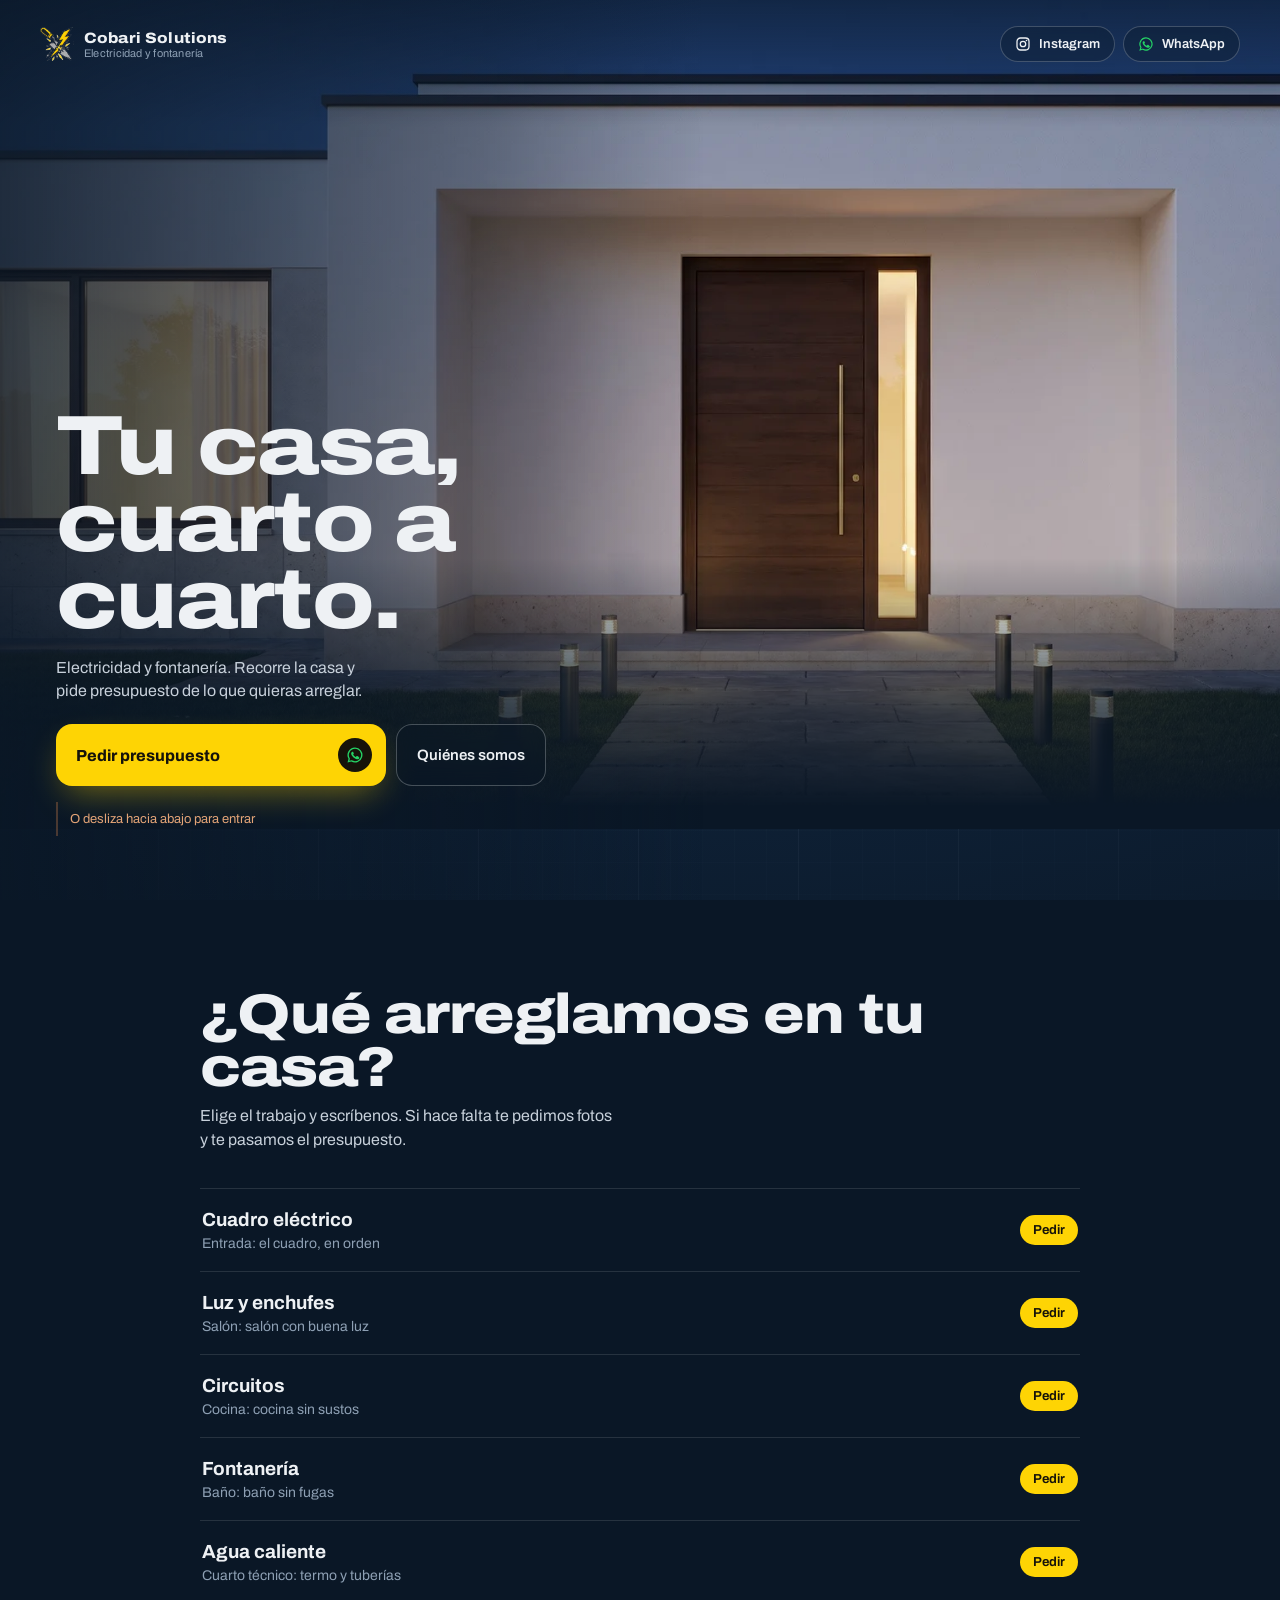
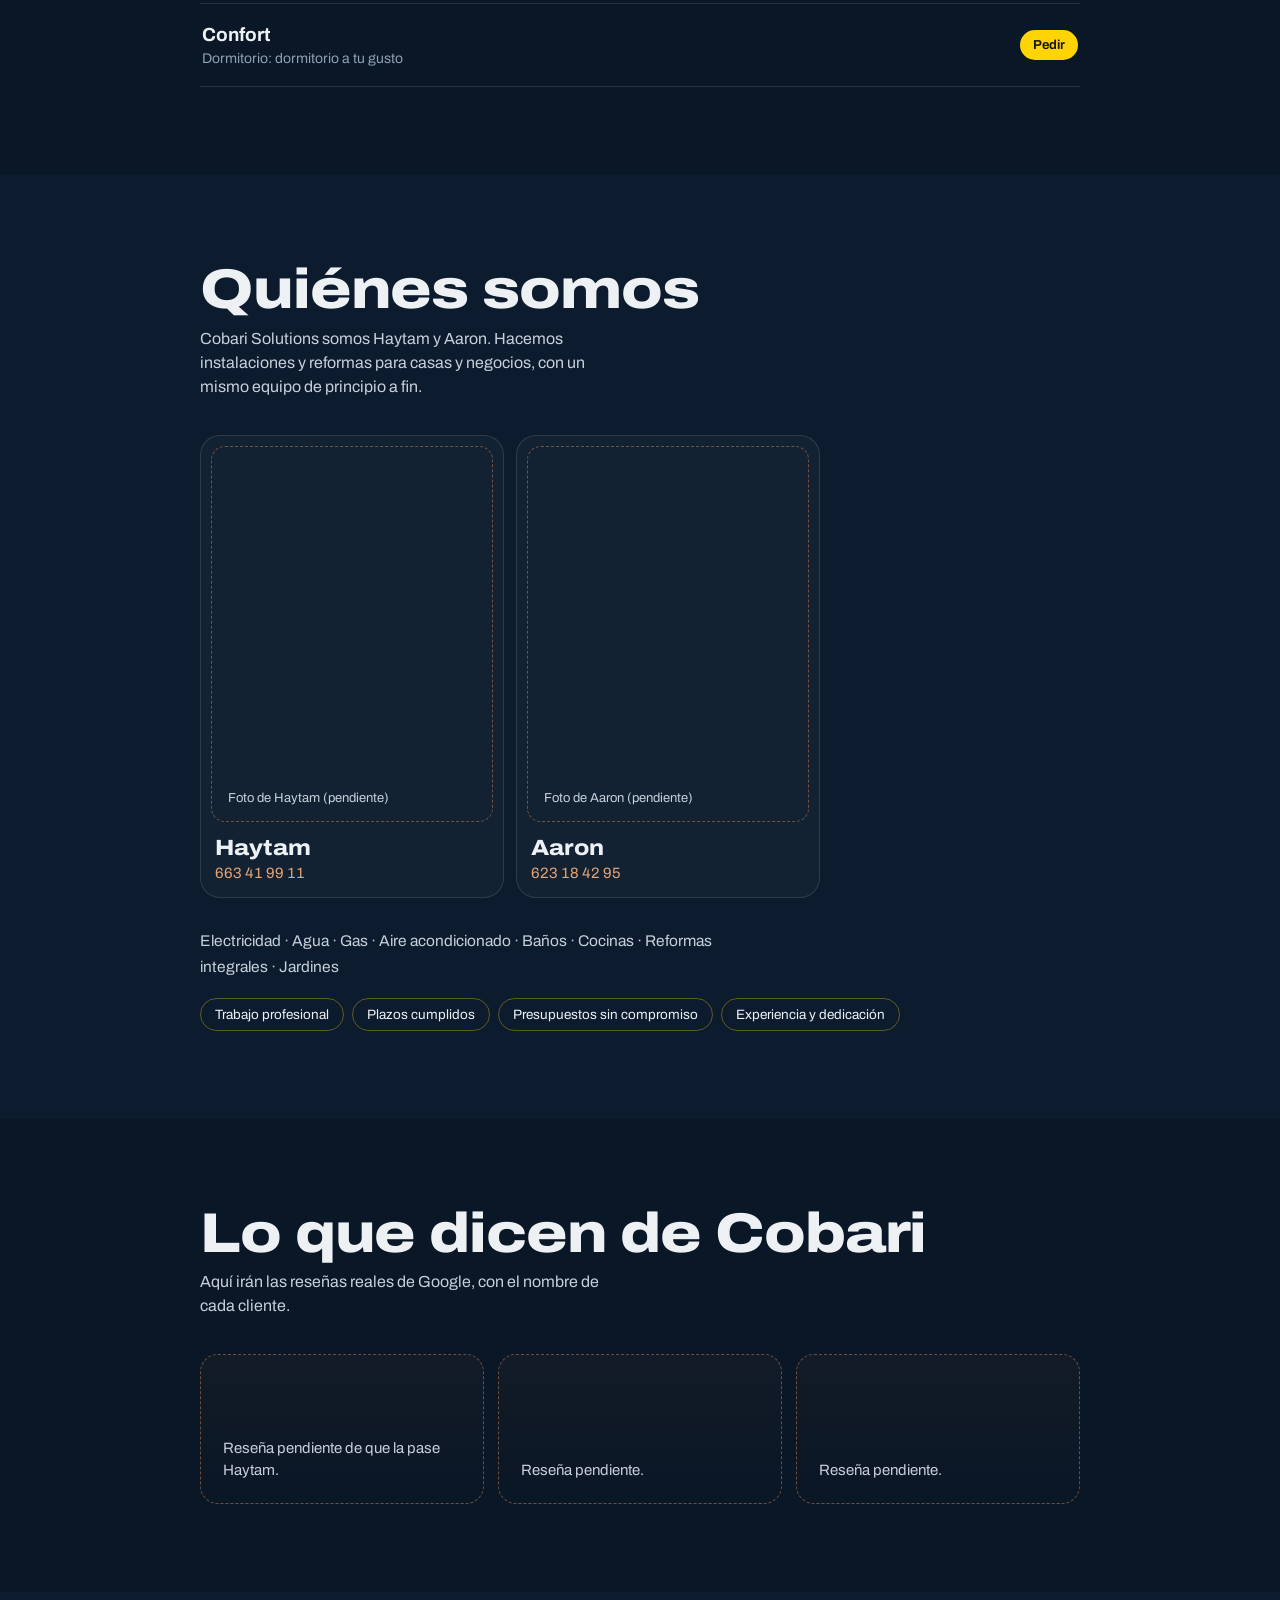
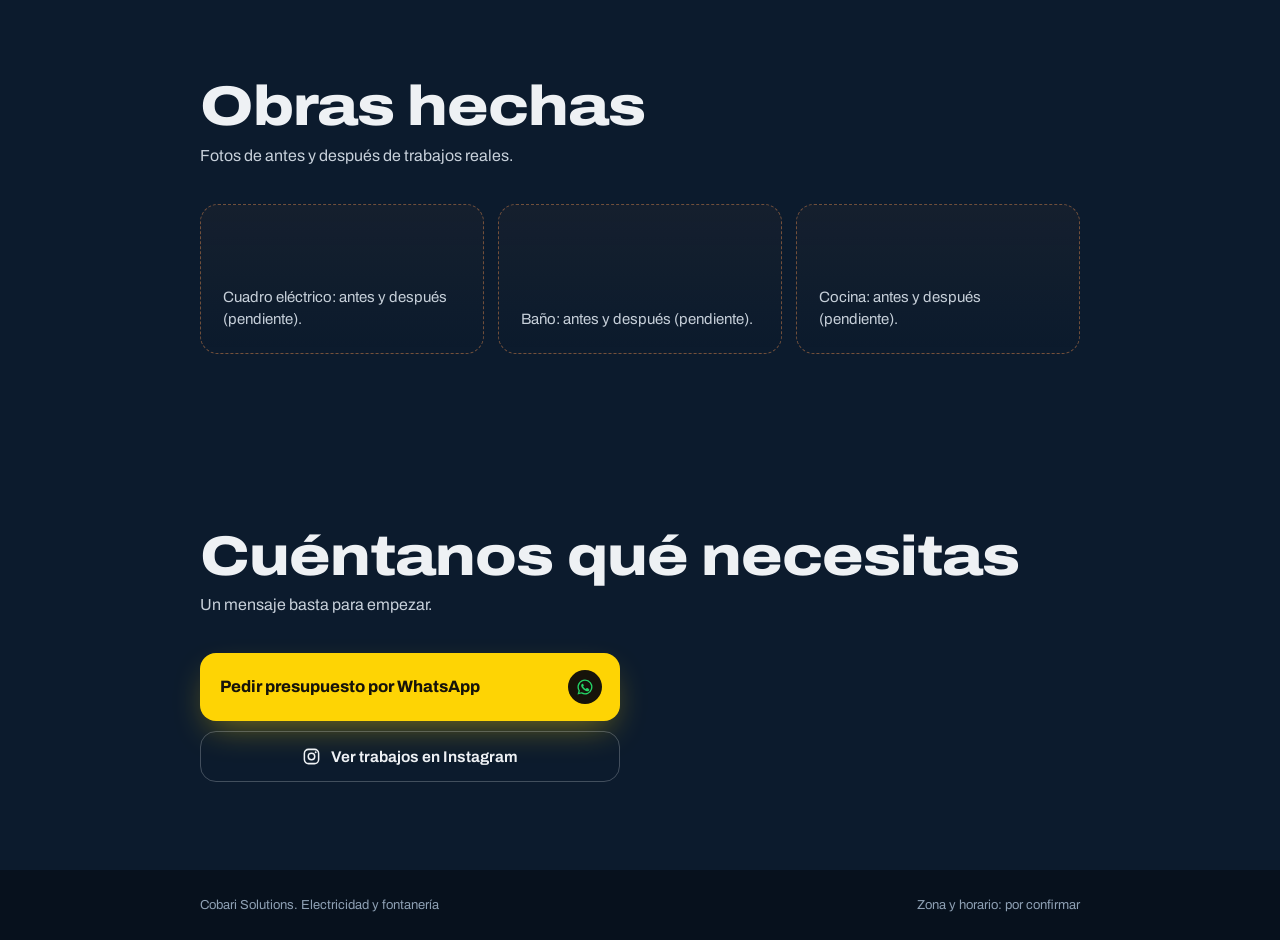
==== cobari/index.html @ ed55e58c "Cobari: fotos reales 2K de cada estancia (Nano Banana) con acercamiento lento" ====
<!doctype html>
<html lang="es">
<head><meta name="robots" content="noindex">
<meta charset="utf-8">
<meta name="viewport" content="width=device-width,initial-scale=1,viewport-fit=cover">
<title>Cobari Solutions · Tu casa, cuarto a cuarto</title>
<meta name="description" content="Electricidad y fontanería. Recorre la casa y pide presupuesto de lo que necesites por WhatsApp.">
<meta name="theme-color" content="#0a1726">
<link rel="preconnect" href="https://fonts.googleapis.com"><link rel="preconnect" href="https://fonts.gstatic.com" crossorigin>
<link href="https://fonts.googleapis.com/css2?family=Archivo:wdth,wght@62..125,300..900&display=swap" rel="stylesheet">
<style>
:root{
  --plano:#0f2238; --hondo:#0a1726; --cobre:#c47a48; --cobre-luz:#e3a476; --ama:#fed404; --papel:#eef1f4; --acero:#8ea0b4;
  --f:"Archivo","Helvetica Neue",Arial,sans-serif;
}
*{box-sizing:border-box}
html,body{margin:0;background:var(--hondo);color:var(--papel);font-family:var(--f);font-stretch:100%;-webkit-font-smoothing:antialiased;text-rendering:optimizeLegibility}
html.bloq,html.bloq body{overflow:hidden;overscroll-behavior:none}
a{color:inherit}
:focus-visible{outline:2px solid var(--ama);outline-offset:3px;border-radius:6px}

/* ---------------- escena ---------------- */
#escena{position:relative;height:100vh;height:100svh;overflow:hidden;touch-action:none;
  background:radial-gradient(120% 80% at 50% 45%,#16304d 0%,var(--plano) 45%,var(--hondo) 100%)}
#rejilla{position:absolute;inset:-2px;pointer-events:none;opacity:0;transition:opacity 1.2s ease;
  background-image:
    linear-gradient(rgba(142,160,180,.10) 1px,transparent 1px),linear-gradient(90deg,rgba(142,160,180,.10) 1px,transparent 1px),
    linear-gradient(rgba(142,160,180,.045) 1px,transparent 1px),linear-gradient(90deg,rgba(142,160,180,.045) 1px,transparent 1px);
  background-size:160px 160px,160px 160px,32px 32px,32px 32px;
  -webkit-mask-image:radial-gradient(90% 70% at 50% 50%,#000 30%,transparent 100%);mask-image:radial-gradient(90% 70% at 50% 50%,#000 30%,transparent 100%)}
.lista #rejilla{opacity:1}
#casa{position:absolute;left:0;top:0;transform-origin:0 0;will-change:transform;backface-visibility:hidden;user-select:none;pointer-events:none;opacity:0;transition:opacity 1.1s ease .5s}
.lista #casa{opacity:1}
#cable{position:absolute;inset:0;width:100%;height:100%;pointer-events:none;overflow:visible}
#cable .via{fill:none;stroke:rgba(196,122,72,.22);stroke-width:2;stroke-dasharray:2 7;stroke-linecap:round}
#cable .cobre{fill:none;stroke:var(--cobre);stroke-width:3;stroke-linecap:round;stroke-linejoin:round}
#cable .halo{fill:none;stroke:rgba(227,164,118,.22);stroke-width:9;stroke-linecap:round;stroke-linejoin:round}
#cable .nodo{fill:var(--hondo);stroke:var(--cobre);stroke-width:2.5}
#cable .nodo.on{fill:var(--ama);stroke:var(--ama)}
#cable .marco{fill:none;stroke:var(--cobre);stroke-width:1.5;opacity:.7}
.foto{position:absolute;inset:0;z-index:2;width:100%;height:100%;overflow:hidden;opacity:0;will-change:opacity,transform;backface-visibility:hidden}
.foto>img,.foto>video{display:block;width:100%;height:100%;object-fit:cover}
.foto>img{transform:scale(1);transition:transform 9s cubic-bezier(.25,.1,.25,1)}
.foto.vivo>img{transform:scale(1.08)}
@media (prefers-reduced-motion:reduce){.foto>img{transition:none}}
#puerta{position:absolute;z-index:3;pointer-events:none;opacity:0;border:7px solid #ebe8e1;border-bottom:0;box-shadow:0 0 0 100vmax rgba(10,23,38,.35),0 0 60px rgba(0,0,0,.55) inset;will-change:opacity,inset}
#exterior{position:absolute;inset:0;z-index:1;overflow:hidden;pointer-events:none;will-change:opacity}
#lienzo{position:absolute;left:0;top:0;transform-origin:0 0;will-change:transform}
#fach{position:absolute;inset:0;width:100%;height:100%;display:block}
#vano{position:absolute;perspective:700px;overflow:visible}
#interior{position:absolute;inset:0;background-size:cover;background-position:50% 55%;will-change:filter}
#hojaF{position:absolute;inset:0;background-size:100% 100%;transform-origin:0 50%;will-change:transform;box-shadow:0 0 18px rgba(0,0,0,.35);backface-visibility:hidden}
#fundido{position:absolute;left:0;right:0;bottom:0;height:50%;background:linear-gradient(to bottom,rgba(10,23,38,0),rgba(10,23,38,.72) 55%,var(--hondo) 92%)}
#oscuro{position:absolute;inset:0;z-index:3;background:#060d16;opacity:0;pointer-events:none;will-change:opacity}
#sombraTx{position:absolute;inset:0;background:linear-gradient(to bottom,rgba(10,23,38,.78),rgba(10,23,38,0) 17%)}
@media (min-aspect-ratio:1/1){#fundido{height:30%!important}#sombraTx{background:linear-gradient(to right,rgba(10,23,38,.82),rgba(10,23,38,.35) 38%,rgba(10,23,38,0) 55%),linear-gradient(to bottom,rgba(10,23,38,.6),rgba(10,23,38,0) 14%)}#fundido{height:26%}}
#puerta,#vano{display:none!important}
.acciones{display:flex;flex-wrap:wrap;gap:10px;margin-top:22px;opacity:0;transform:translateY(8px);transition:opacity .9s ease .85s,transform .9s cubic-bezier(.2,.7,.1,1) .85s}
.lista .acciones{opacity:1;transform:none}
#portada .pedir{width:auto;flex:1 1 230px;max-width:330px;padding:14px 14px 14px 20px;font-size:16px}
.ver-casa{appearance:none;flex:0 1 auto;text-decoration:none;display:inline-flex;align-items:center;border:1px solid rgba(238,241,244,.26);background:rgba(10,23,38,.38);-webkit-backdrop-filter:blur(10px);backdrop-filter:blur(10px);color:var(--papel);border-radius:16px;padding:14px 20px;font:inherit;font-size:15px;font-weight:600;cursor:pointer;transition:background .3s,border-color .3s}
.ver-casa:hover{background:rgba(10,23,38,.6);border-color:rgba(238,241,244,.45)}
.pedir:focus-visible,.ver-casa:focus-visible{outline:2px solid var(--ama);outline-offset:3px}
#ficha>*{will-change:opacity,transform}
#hoja{position:absolute;inset:0;transform-origin:0 50%;will-change:transform;background:linear-gradient(100deg,#f4f2ed,#e4e0d8);box-shadow:inset 0 0 0 12px #efece6,inset 0 0 0 13px rgba(0,0,0,.10),inset 0 0 0 26px #efece6,inset 0 0 0 27px rgba(0,0,0,.08),0 0 30px rgba(0,0,0,.4);backface-visibility:hidden}
#hoja:after{content:"";position:absolute;right:9%;top:50%;width:5px;height:16%;margin-top:-8%;border-radius:3px;background:linear-gradient(#e7c98e,#a77d3f);box-shadow:0 1px 2px rgba(0,0,0,.4)}
#luz{position:absolute;top:100%;left:-45%;width:190%;height:60vh;clip-path:polygon(26% 0,74% 0,100% 100%,0 100%);background:linear-gradient(to bottom,rgba(255,214,160,.42),rgba(255,214,160,0) 70%);mix-blend-mode:screen;pointer-events:none}
#umbral{position:absolute;left:-7px;right:-7px;bottom:-7px;height:7px;background:linear-gradient(#d8b98f,#9c7850);box-shadow:0 3px 6px rgba(0,0,0,.45)}
#velo{position:absolute;inset:0;z-index:3;pointer-events:none;opacity:0;
  background:linear-gradient(180deg,rgba(10,23,38,.55) 0%,rgba(10,23,38,0) 26%,rgba(10,23,38,0) 42%,rgba(10,23,38,.86) 78%,var(--hondo) 100%)}
#grano{display:none;position:absolute;inset:0;z-index:4;pointer-events:none;opacity:.06;
  background-image:url("data:image/svg+xml;utf8,<svg xmlns='http://www.w3.org/2000/svg' width='160' height='160'><filter id='n'><feTurbulence type='fractalNoise' baseFrequency='.9' numOctaves='2' stitchTiles='stitch'/></filter><rect width='100%' height='100%' filter='url(%23n)'/></svg>")}

/* cabecera */
header{position:absolute;left:0;right:0;top:0;z-index:8;display:flex;align-items:center;justify-content:space-between;padding:calc(env(safe-area-inset-top) + 16px) 20px 0}
.marca{display:flex;align-items:center;gap:10px;text-decoration:none}
.marca img{width:34px;height:34px}
.marca span{font-weight:800;font-stretch:112%;font-size:15px;letter-spacing:.01em}
.marca small{display:block;font-weight:400;font-stretch:100%;font-size:11px;color:var(--acero);letter-spacing:.02em;margin-top:1px}
.contacto{display:inline-flex;align-items:center;gap:8px;text-decoration:none;font-size:13px;font-weight:600;border:1px solid rgba(238,241,244,.22);border-radius:999px;padding:9px 14px;background:rgba(10,23,38,.35);backdrop-filter:blur(8px);-webkit-backdrop-filter:blur(8px)}
.contacto svg{width:16px;height:16px;color:#25d366}
.redes{display:flex;align-items:center;gap:8px}
.contacto.ig svg{color:var(--papel)}
@media (max-width:420px){.contacto.ig{padding:9px 10px}.contacto.ig span{position:absolute;width:1px;height:1px;overflow:hidden;clip:rect(0 0 0 0)}}
.ver-ig{display:flex;align-items:center;justify-content:center;gap:10px;max-width:420px;margin-top:10px;padding:15px 18px;border-radius:16px;border:1px solid rgba(238,241,244,.24);color:var(--papel);text-decoration:none;font-weight:650;font-size:15.5px;transition:background .3s,border-color .3s}
.ver-ig:hover{background:rgba(238,241,244,.06);border-color:rgba(238,241,244,.42)}
.ver-ig svg{width:19px;height:19px}
.contacto:focus-visible,.ver-ig:focus-visible{outline:2px solid var(--ama);outline-offset:3px}

/* portada */
#portada{position:absolute;z-index:6;left:20px;right:20px;bottom:calc(env(safe-area-inset-bottom) + 34px);max-width:560px}
#portada h1{margin:0;font-weight:820;font-stretch:118%;font-size:clamp(40px,11vw,84px);line-height:.92;letter-spacing:-.02em}
#portada h1 span{display:block;overflow:hidden}
#portada h1 span i{display:block;font-style:normal;transform:translateY(105%);transition:transform 1s cubic-bezier(.2,.7,.1,1)}
.lista #portada h1 span i{transform:none}
.lista #portada h1 span:nth-child(2) i{transition-delay:.12s}
#portada p{margin:16px 0 0;max-width:34ch;font-size:16px;line-height:1.45;color:#c7d0da;opacity:0;transition:opacity .9s ease .7s}
.lista #portada p{opacity:1}
#pista{display:flex;align-items:center;gap:12px;margin-top:16px;font-size:13px;color:var(--cobre-luz);opacity:0;transition:opacity .9s ease 1s}
.lista #pista{opacity:1}
#pista b{position:relative;display:block;width:1.5px;height:34px;background:rgba(196,122,72,.35);overflow:hidden;flex:none}
#pista b:after{content:"";position:absolute;left:0;top:-40%;width:100%;height:40%;background:var(--cobre-luz);animation:corre 1.8s ease-in-out infinite}
@keyframes corre{to{top:100%}}

/* ficha de cada habitación */
#ficha{position:absolute;z-index:7;left:20px;right:20px;bottom:calc(env(safe-area-inset-bottom) + 22px);max-width:520px;opacity:0;pointer-events:none}
#ficha.ver{pointer-events:auto}
#f-num{font-size:13px;color:var(--cobre-luz);font-variant-numeric:tabular-nums;letter-spacing:.02em}
#f-sala{margin:6px 0 0;font-weight:850;font-stretch:125%;font-size:clamp(44px,13vw,96px);line-height:.88;letter-spacing:-.025em}
#f-tit{margin:14px 0 6px;font-size:19px;font-weight:650;font-stretch:100%;line-height:1.2}
#f-tx{margin:0 0 18px;max-width:42ch;font-size:15.5px;line-height:1.5;color:#c7d0da}
.pedir{display:flex;align-items:center;justify-content:space-between;gap:14px;width:100%;text-decoration:none;background:var(--ama);color:#16130a;border-radius:16px;padding:17px 18px 17px 20px;font-weight:750;font-size:16.5px;box-shadow:0 14px 34px -10px rgba(254,212,4,.45)}
.pedir em{font-style:normal;display:grid;place-items:center;width:34px;height:34px;border-radius:50%;background:#16130a;color:#25d366;flex:none}
.pedir em svg{width:18px;height:18px}
.nota{margin:10px 2px 0;font-size:12.5px;color:var(--acero)}

/* recorrido lateral */
#ruta{position:absolute;z-index:7;right:16px;top:50%;transform:translateY(-50%);display:flex;flex-direction:column;align-items:flex-end;gap:14px;opacity:0;transition:opacity .4s}
#ruta:before{content:"";position:absolute;right:4px;top:6px;bottom:6px;width:1.5px;background:rgba(196,122,72,.3)}
#ruta button{all:unset;cursor:pointer;display:flex;align-items:center;gap:10px;font-size:12px;color:transparent;position:relative}
#ruta button i{width:10px;height:10px;border-radius:50%;border:2px solid var(--cobre);background:var(--hondo);transition:.3s;flex:none}
#ruta button.on i{background:var(--ama);border-color:var(--ama);box-shadow:0 0 0 5px rgba(254,212,4,.15)}
#ruta button.on{color:var(--papel)}
@media (min-width:900px){
  #ruta button{color:rgba(238,241,244,.5)}
  #ruta{right:28px}
  #portada{left:56px;bottom:64px}
  #ficha{left:56px;bottom:56px}
  header{padding:26px 40px 0}
}

/* ---------------- página final ---------------- */
.bloque{position:relative;background:var(--hondo);padding:88px 20px}
.bloque .cont{max-width:880px;margin:0 auto}
.bloque h2{margin:0 0 10px;font-weight:820;font-stretch:118%;font-size:clamp(32px,7vw,56px);line-height:.95;letter-spacing:-.02em}
.bloque .entr{margin:0 0 36px;max-width:46ch;color:#c7d0da;font-size:16px;line-height:1.5}
.trabajos{list-style:none;margin:0;padding:0;border-top:1px solid rgba(238,241,244,.12)}
.trabajos a{display:grid;grid-template-columns:1fr auto;align-items:center;gap:6px 16px;padding:20px 2px;border-bottom:1px solid rgba(238,241,244,.12);text-decoration:none;transition:background .25s}
.trabajos a:hover{background:rgba(196,122,72,.06)}
.trabajos b{font-weight:700;font-size:19px}
.trabajos span{grid-column:1;color:var(--acero);font-size:14px}
.trabajos em{grid-row:1/3;grid-column:2;font-style:normal;font-size:13px;font-weight:650;color:#16130a;background:var(--ama);border-radius:999px;padding:8px 13px}
.equipo{display:grid;grid-template-columns:repeat(2,minmax(0,1fr));gap:12px;max-width:620px}
.persona{border:1px solid rgba(238,241,244,.12);border-radius:20px;padding:10px 10px 16px;background:rgba(238,241,244,.03)}
.foto-p{aspect-ratio:3/4;font-size:13px!important;border:1.5px dashed rgba(196,122,72,.55);border-radius:14px;display:flex;align-items:flex-end;padding:16px;color:#c7d0da;font-size:14px;margin-bottom:14px}
.persona h3{margin:0 4px 4px;font-size:22px;font-weight:780;font-stretch:112%}
.persona a{margin:0 4px;color:var(--cobre-luz);text-decoration:none;font-size:15px;font-variant-numeric:tabular-nums}
.hacemos{margin:30px 0 18px;color:#c7d0da;font-size:15.5px;line-height:1.7;max-width:60ch}
.sellos{list-style:none;margin:0;padding:0;display:flex;flex-wrap:wrap;gap:8px}
.sellos li{border:1px solid rgba(254,212,4,.35);color:var(--papel);border-radius:999px;padding:8px 14px;font-size:13.5px}
.huecos{display:grid;grid-template-columns:repeat(auto-fit,minmax(240px,1fr));gap:14px}
.hueco{border:1.5px dashed rgba(196,122,72,.55);border-radius:18px;padding:22px;min-height:150px;display:flex;align-items:flex-end;color:#c7d0da;font-size:15px;line-height:1.45;background:linear-gradient(180deg,rgba(196,122,72,.05),transparent)}
.cierre .pedir{max-width:420px}
footer{background:#07111d;color:var(--acero);font-size:13px;padding:28px 20px calc(env(safe-area-inset-bottom) + 28px)}
footer .cont{max-width:880px;margin:0 auto;display:flex;justify-content:space-between;gap:12px;flex-wrap:wrap}
@media (prefers-reduced-motion:reduce){#pista b:after{animation:none}#portada h1 span i,#casa,#rejilla{transition:none}}
</style>
</head>
<body>
<svg width="0" height="0" style="position:absolute" aria-hidden="true"><symbol id="igIco" viewBox="0 0 24 24"><rect x="3" y="3" width="18" height="18" rx="5.2" fill="none" stroke="currentColor" stroke-width="1.9"/><circle cx="12" cy="12" r="4.1" fill="none" stroke="currentColor" stroke-width="1.9"/><circle cx="17.3" cy="6.7" r="1.25" fill="currentColor"/></symbol><symbol id="waIco" viewBox="0 0 24 24"><path fill="currentColor" d="M12 2a10 10 0 0 0-8.6 15.1L2 22l5-1.3A10 10 0 1 0 12 2Zm0 18.2a8.2 8.2 0 0 1-4.2-1.1l-.3-.2-3 .8.8-2.9-.2-.3A8.2 8.2 0 1 1 12 20.2Zm4.5-6.1c-.2-.1-1.5-.7-1.7-.8-.2-.1-.4-.1-.6.1l-.8 1c-.1.2-.3.2-.5.1a6.7 6.7 0 0 1-3.3-2.9c-.2-.4.3-.4.8-1.3.1-.2 0-.3 0-.4l-.8-1.8c-.2-.5-.4-.4-.6-.4h-.5a1 1 0 0 0-.7.3 3 3 0 0 0-.9 2.2 5.2 5.2 0 0 0 1.1 2.8 11.9 11.9 0 0 0 4.6 4c1.7.7 2.4.8 3.2.7.5-.1 1.5-.6 1.8-1.2.2-.6.2-1.1.1-1.2l-.5-.3Z"/></symbol></svg>

<div id="recorrido">
  <div id="escena">
    <div id="rejilla"></div>
    <div id="exterior" aria-hidden="true"><div id="lienzo"><img id="fach" alt=""><div id="vano"><div id="interior"></div><div id="hojaF"></div></div><div id="fundido"></div></div><div id="sombraTx"></div></div>
    <img id="casa" alt="La casa vista desde arriba" src="[data-uri]">
    <svg id="cable" aria-hidden="true"><rect class="marco" id="marco" rx="6"/><path class="via" id="via"/><path class="halo" id="halo"/><path class="cobre" id="cobre"/><g id="nodos"></g></svg>
    <div id="fotos"></div>
    <div id="velo"></div>
    <div id="grano"></div>

    <header>
      <a class="marca" href="#" aria-label="Cobari Solutions"><img src="[data-uri]" alt=""><span>Cobari Solutions<small>Electricidad y fontanería</small></span></a>
      <div class="redes"><a class="contacto ig" href="https://www.instagram.com/cobarisolutions" target="_blank" rel="noopener" aria-label="Instagram de Cobari Solutions"><svg><use href="#igIco"/></svg><span>Instagram</span></a><a class="contacto" id="wa-top" href="#" target="_blank" rel="noopener"><svg><use href="#waIco"/></svg>WhatsApp</a></div>
    </header>

    <div id="portada">
      <h1><span><i>Tu casa,</i></span><span><i>cuarto a cuarto.</i></span></h1>
      <p>Electricidad y fontanería. Recorre la casa y pide presupuesto de lo que quieras arreglar.</p>
      <div class="acciones"><a class="pedir" id="wa-port" href="#" target="_blank" rel="noopener"><span>Pedir presupuesto</span><em><svg><use href="#waIco"/></svg></em></a><a class="ver-casa" id="quienes-bt" href="#quienes">Quiénes somos</a></div>
      <div id="pista"><b></b>O desliza hacia abajo para entrar</div>
    </div>

    <nav id="ruta" aria-label="Habitaciones"></nav>

    <div id="ficha" aria-live="polite">
      <div id="f-num"></div>
      <h2 id="f-sala"></h2>
      <p id="f-tit"></p>
      <p id="f-tx"></p>
      <a class="pedir" id="f-wa" href="#" target="_blank" rel="noopener"><span id="f-bt"></span><em><svg><use href="#waIco"/></svg></em></a>
      <p class="nota">Se abre WhatsApp con el mensaje ya escrito.</p>
    </div>
  </div>
</div>

<section class="bloque" id="final">
  <div class="cont">
    <h2>¿Qué arreglamos en tu casa?</h2>
    <p class="entr">Elige el trabajo y escríbenos. Si hace falta te pedimos fotos y te pasamos el presupuesto.</p>
    <ul class="trabajos" id="lista"></ul>
  </div>
</section>

<section class="bloque" id="quienes" style="background:#0c1b2d">
  <div class="cont">
    <h2>Quiénes somos</h2>
    <p class="entr">Cobari Solutions somos Haytam y Aaron. Hacemos instalaciones y reformas para casas y negocios, con un mismo equipo de principio a fin.</p>
    <div class="equipo">
      <article class="persona"><div class="foto-p">Foto de Haytam (pendiente)</div><h3>Haytam</h3><a href="tel:+34663419911">663 41 99 11</a></article>
      <article class="persona"><div class="foto-p">Foto de Aaron (pendiente)</div><h3>Aaron</h3><a href="tel:+34623184295">623 18 42 95</a></article>
    </div>
    <p class="hacemos">Electricidad · Agua · Gas · Aire acondicionado · Baños · Cocinas · Reformas integrales · Jardines</p>
    <ul class="sellos"><li>Trabajo profesional</li><li>Plazos cumplidos</li><li>Presupuestos sin compromiso</li><li>Experiencia y dedicación</li></ul>
  </div>
</section>

<section class="bloque">
  <div class="cont">
    <h2>Lo que dicen de Cobari</h2>
    <p class="entr">Aquí irán las reseñas reales de Google, con el nombre de cada cliente.</p>
    <div class="huecos">
      <div class="hueco">Reseña pendiente de que la pase Haytam.</div>
      <div class="hueco">Reseña pendiente.</div>
      <div class="hueco">Reseña pendiente.</div>
    </div>
  </div>
</section>

<section class="bloque" style="background:#0c1b2d">
  <div class="cont">
    <h2>Obras hechas</h2>
    <p class="entr">Fotos de antes y después de trabajos reales.</p>
    <div class="huecos">
      <div class="hueco">Cuadro eléctrico: antes y después (pendiente).</div>
      <div class="hueco">Baño: antes y después (pendiente).</div>
      <div class="hueco">Cocina: antes y después (pendiente).</div>
    </div>
  </div>
</section>

<section class="bloque cierre" style="background:#0c1b2d">
  <div class="cont">
    <h2>Cuéntanos qué necesitas</h2>
    <p class="entr">Un mensaje basta para empezar.</p>
    <a class="pedir" id="wa-fin" href="#" target="_blank" rel="noopener"><span>Pedir presupuesto por WhatsApp</span><em><svg><use href="#waIco"/></svg></em></a>
    <a class="ver-ig" href="https://www.instagram.com/cobarisolutions" target="_blank" rel="noopener"><svg><use href="#igIco"/></svg><span>Ver trabajos en Instagram</span></a>
  </div>
</section>

<footer><div class="cont"><span>Cobari Solutions. Electricidad y fontanería</span><span>Zona y horario: por confirmar</span></div></footer>

<script>
const IMG = {"entrada": "[data-uri]", "salon": "[data-uri]", "cocina": "[data-uri]", "bano": "[data-uri]", "tecnico": "[data-uri]", "dormitorio": "[data-uri]", "eagle_v_alfa": "[data-uri]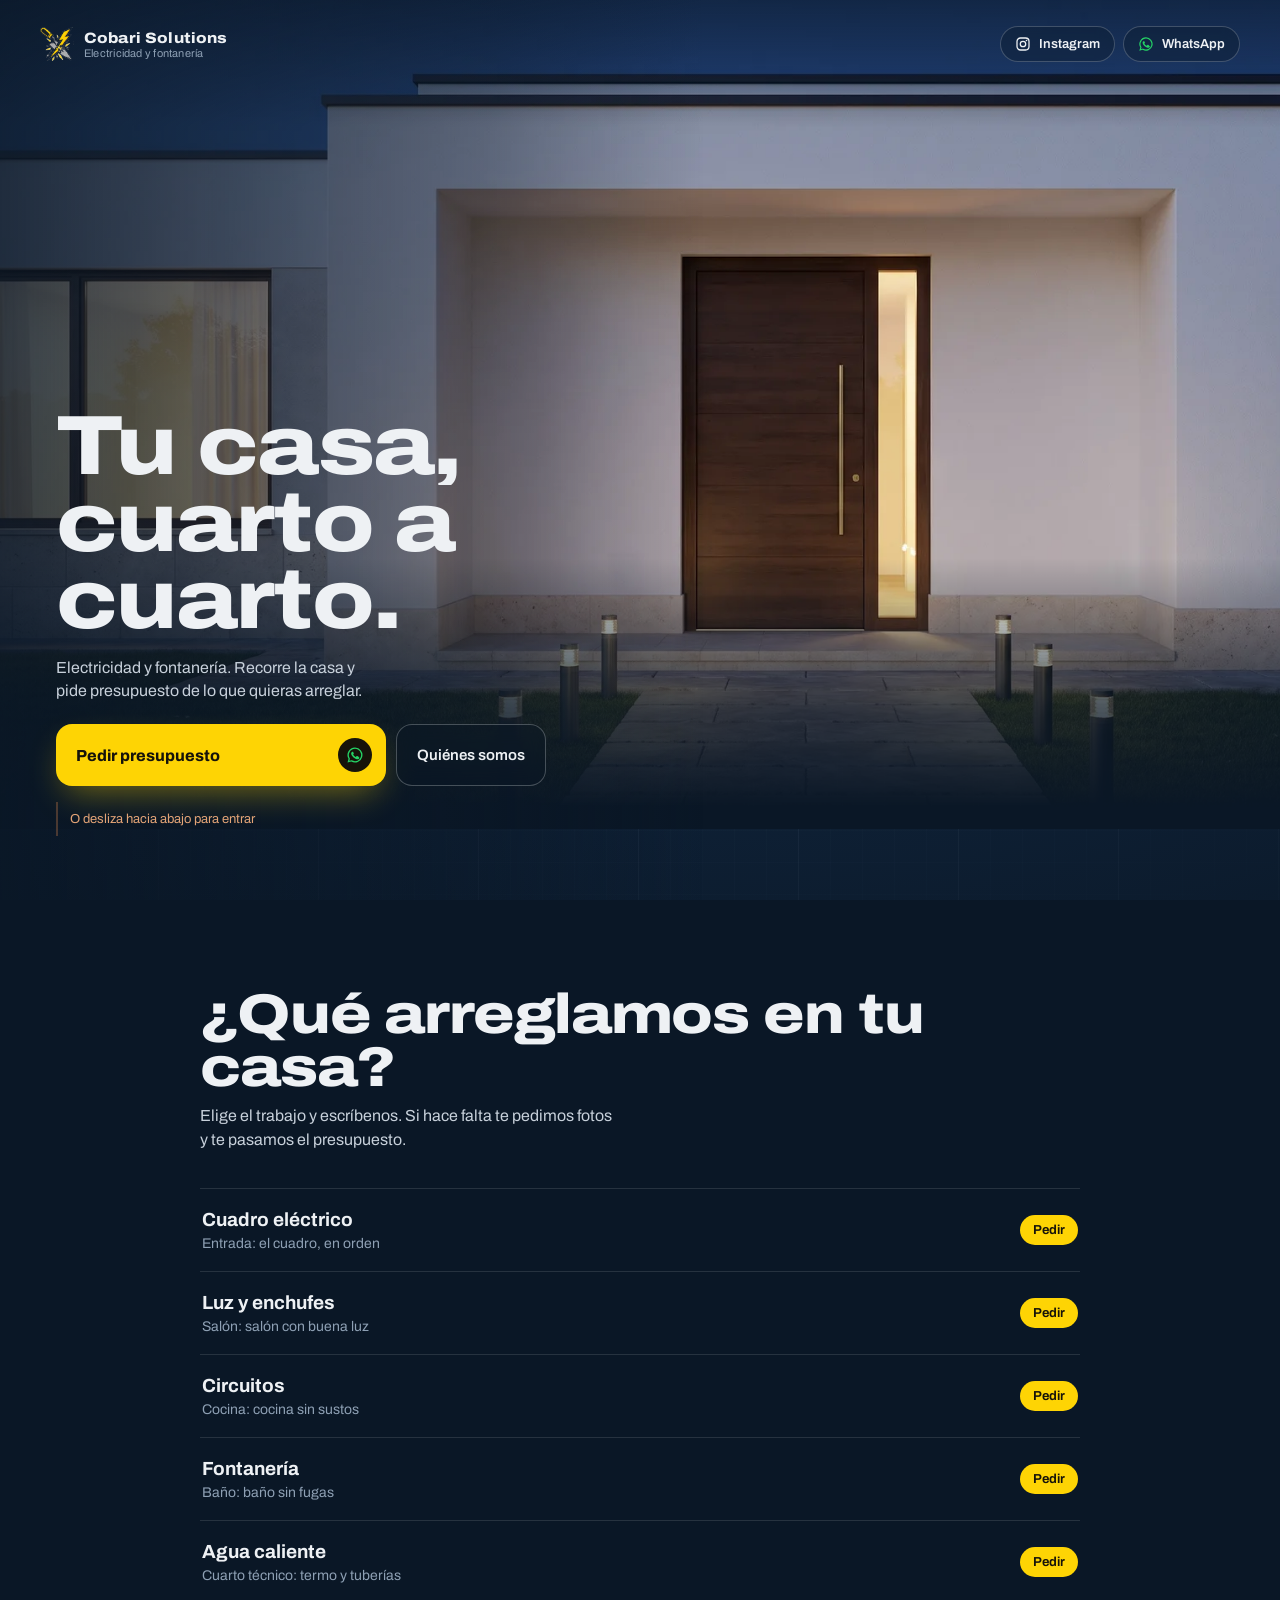
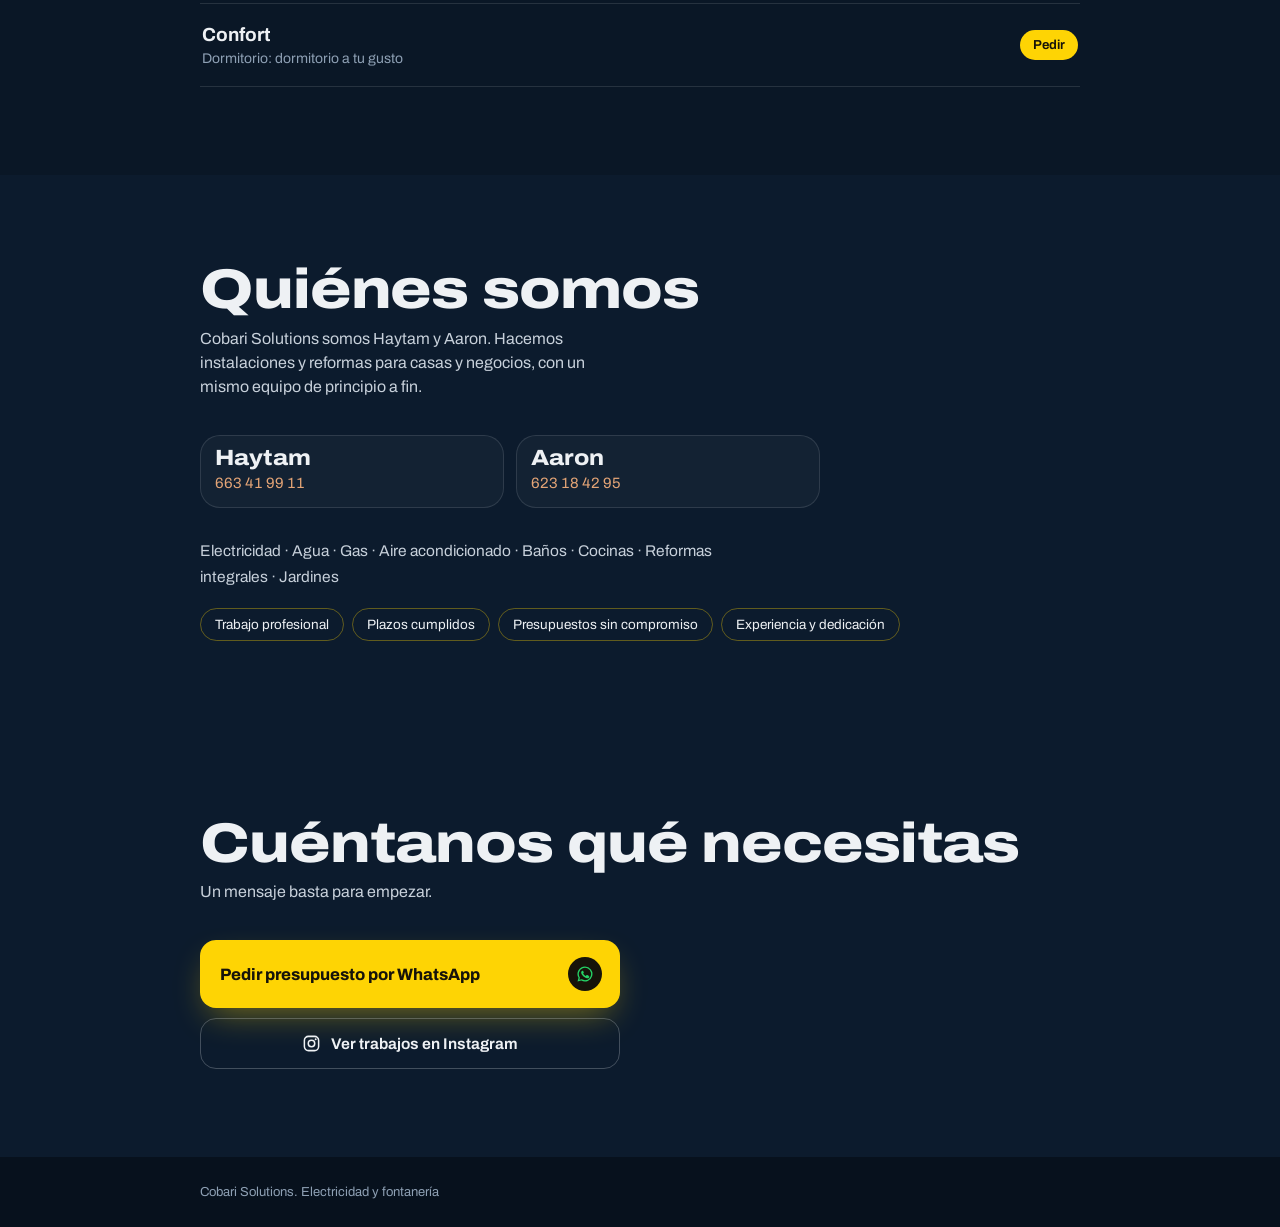
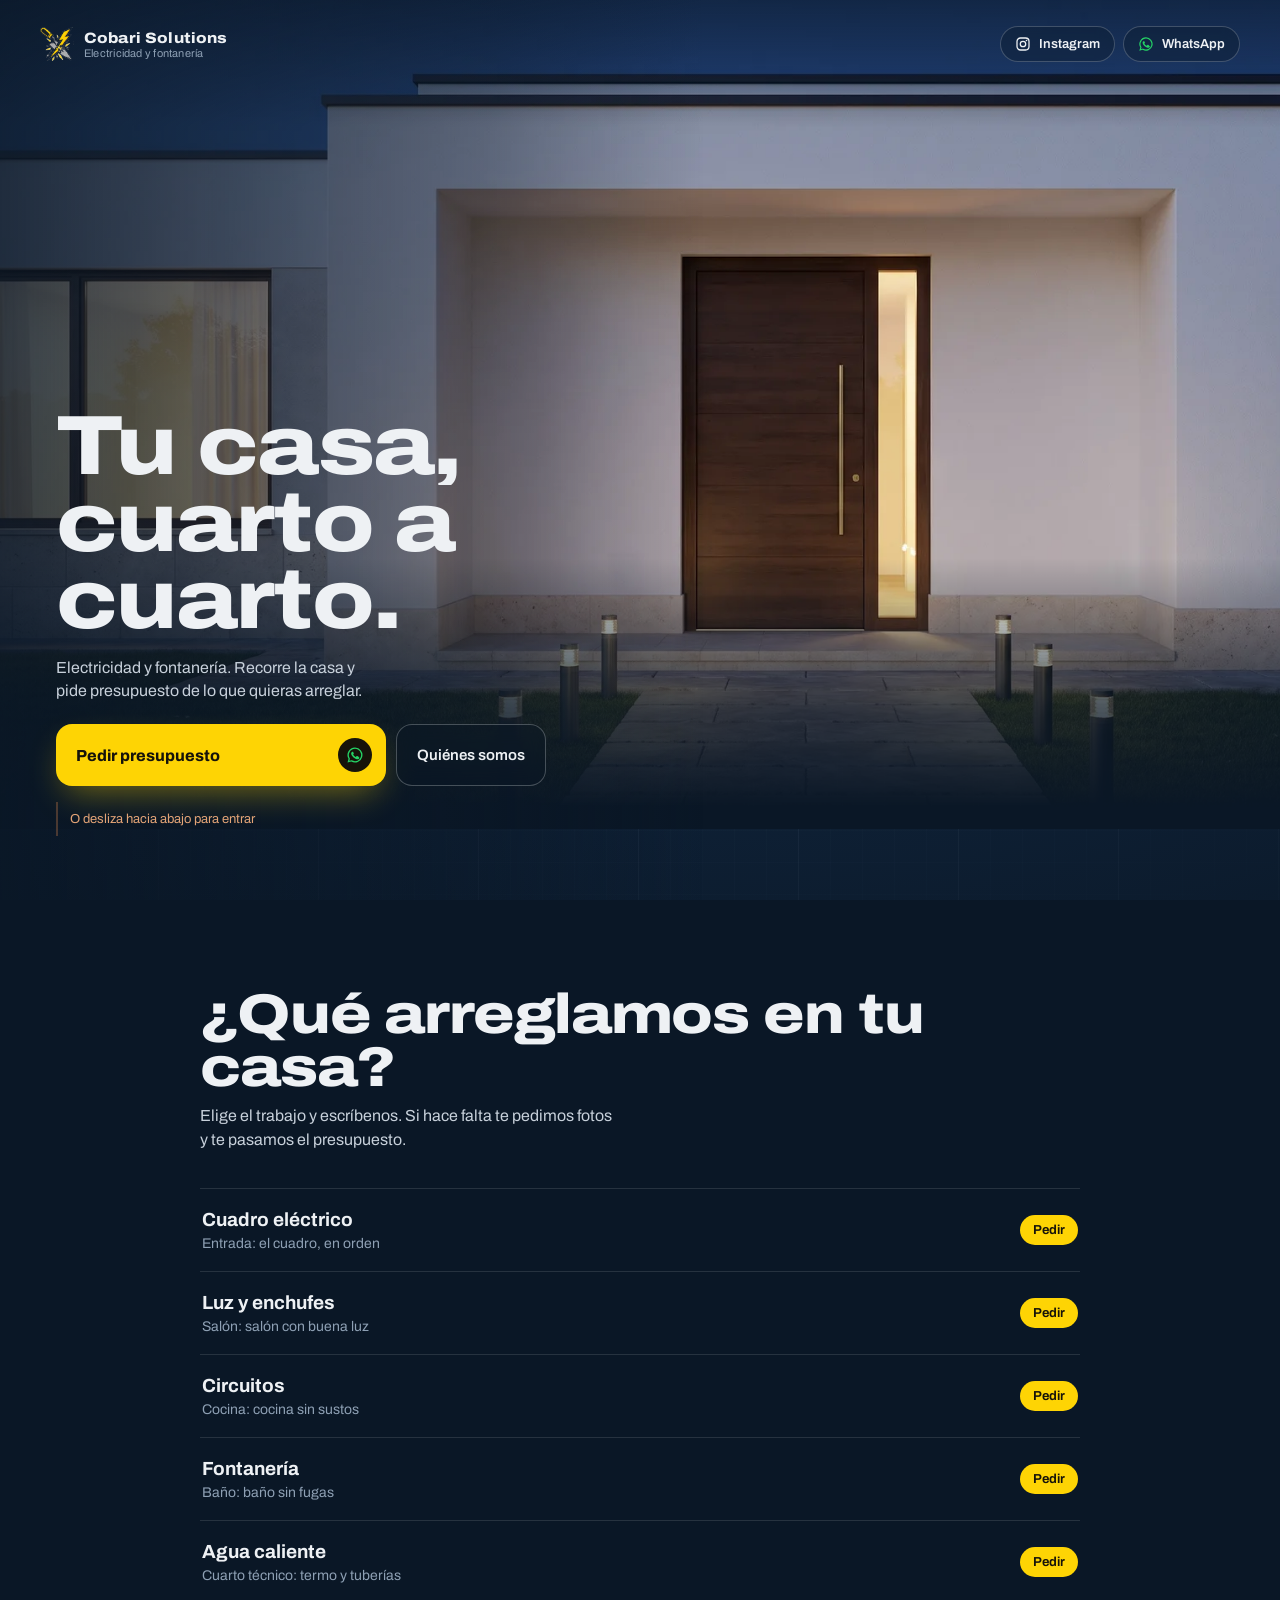
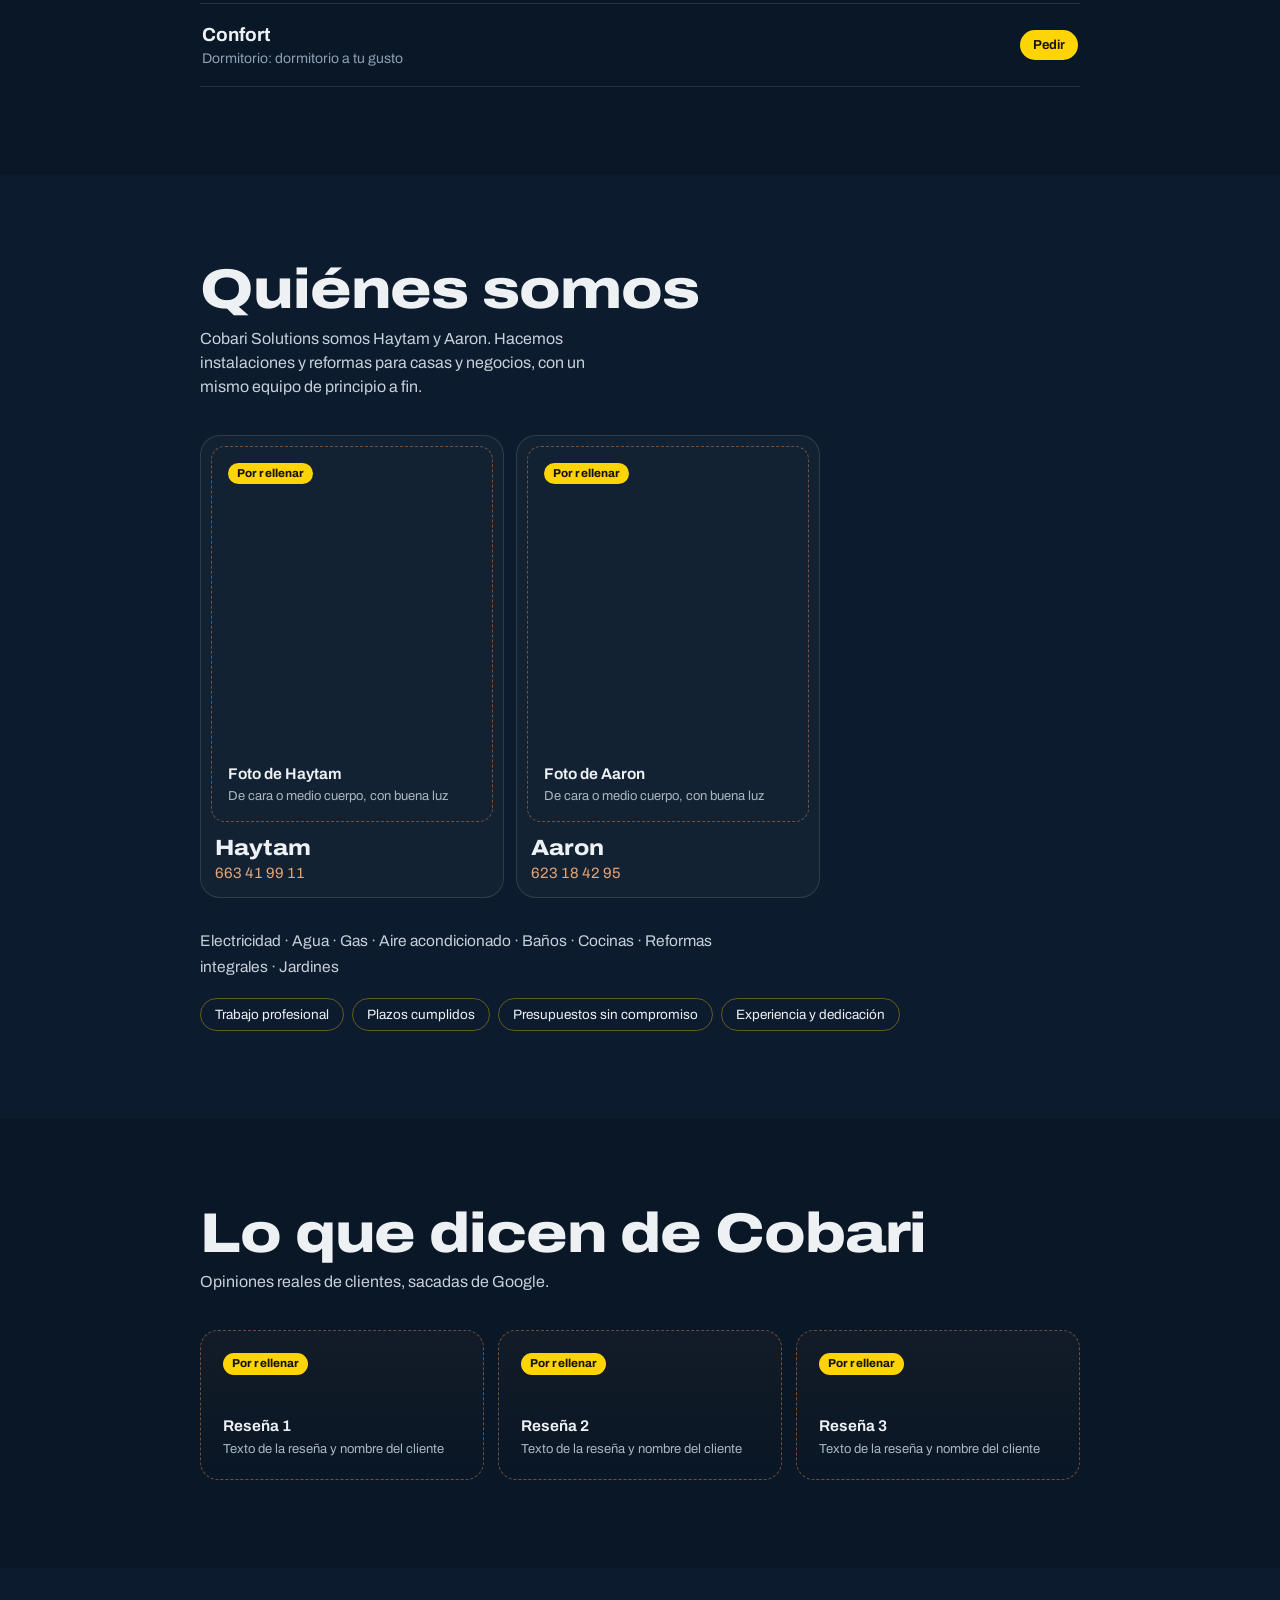
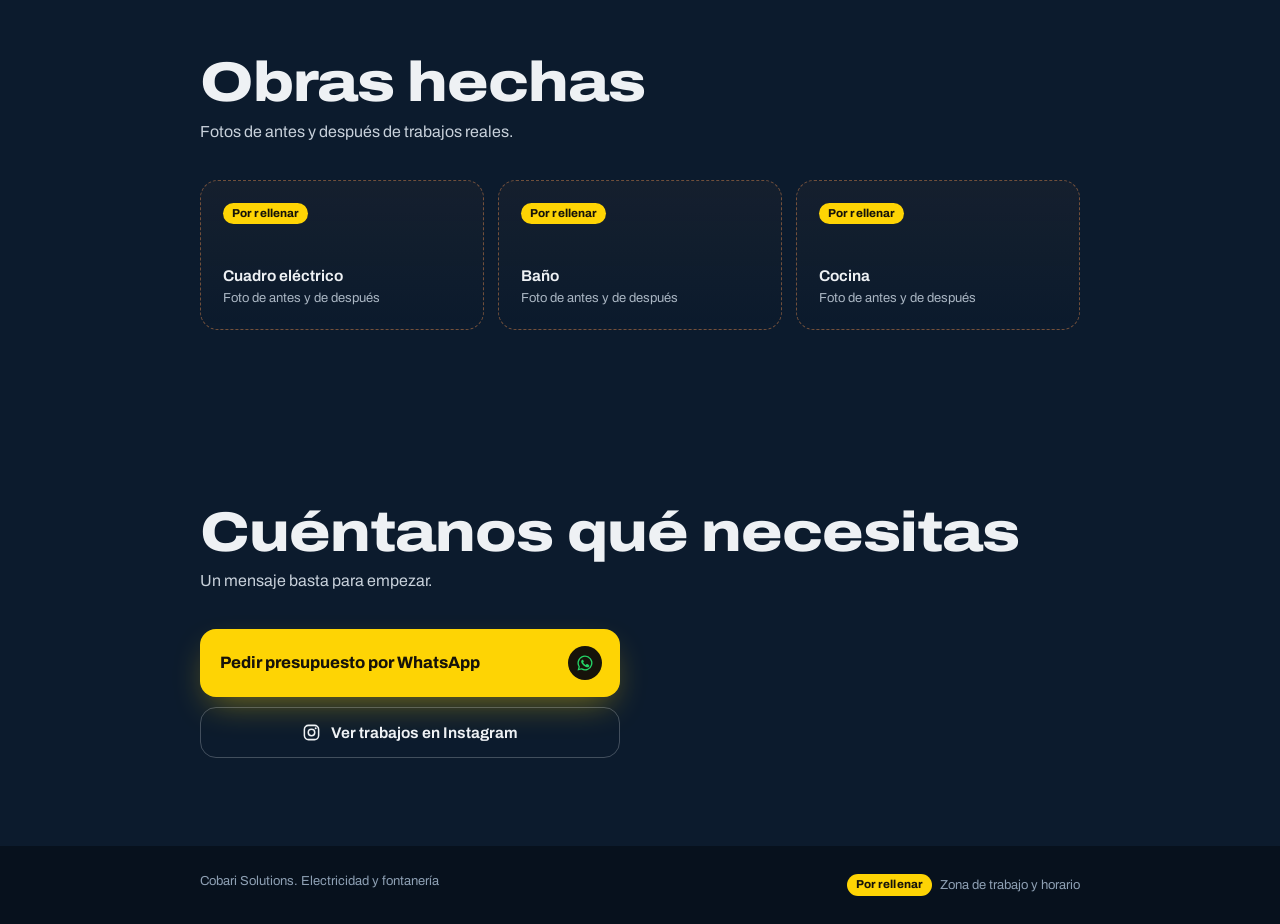
